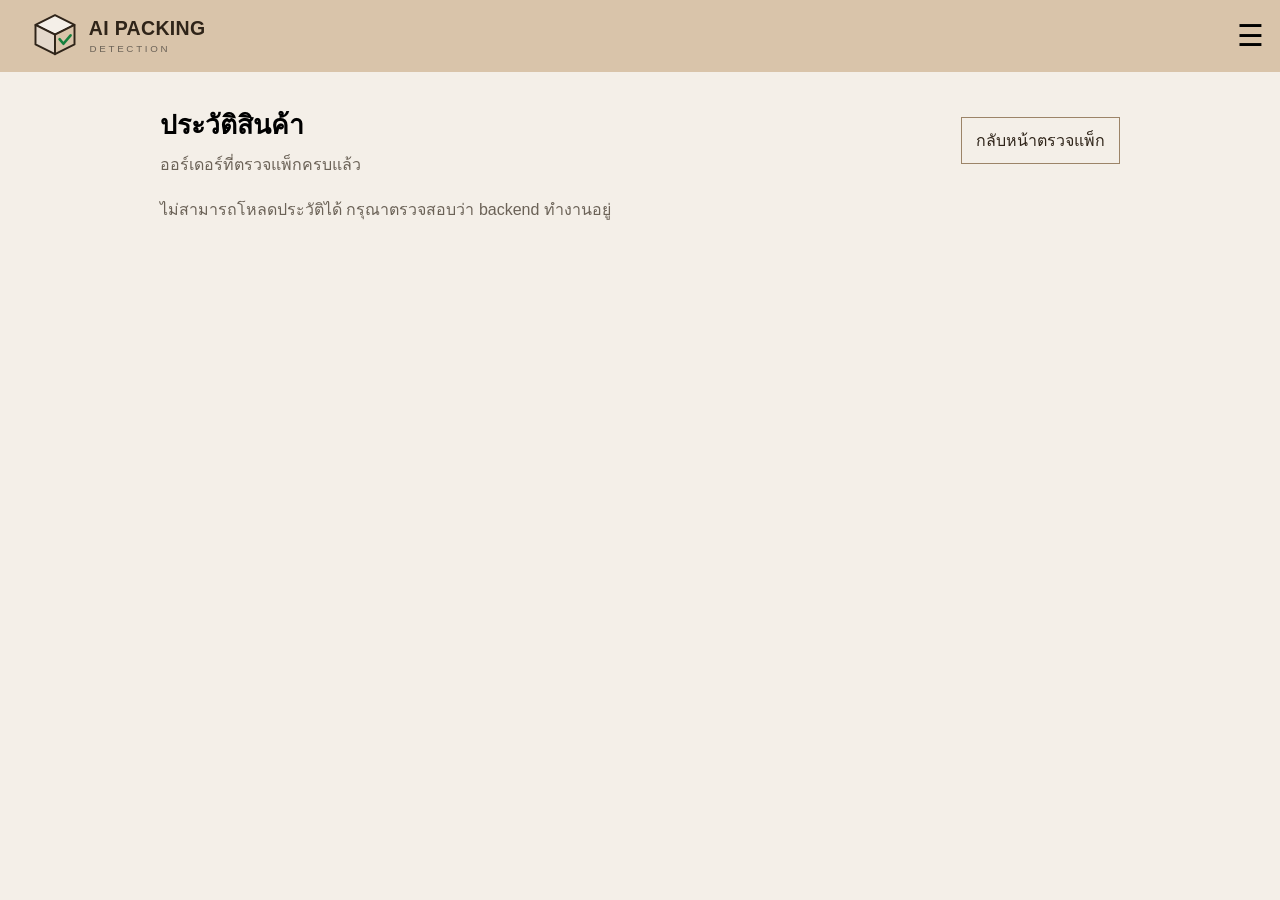
==== frontend/history.html @ 5acd6f7a "Update latest model" ====
<!DOCTYPE html>
<html lang="th">
<head>
    <meta charset="UTF-8">
    <meta name="viewport" content="width=device-width, initial-scale=1.0">
    <title>ประวัติสินค้า | AI Packing Detection</title>
    <link rel="stylesheet" href="css/style.css">
    <link rel="stylesheet" href="css/header.css">
    <link rel="stylesheet" href="css/history.css">
</head>
<body class="history-page">
    <header>
        <a class="logo" href="index.html" aria-label="กลับสู่หน้าตรวจแพ็กสินค้า"><img src="assets/logo.svg" alt="AI Packing Detection"></a>
        <button class="menu" id="menuButton" type="button" aria-expanded="false" aria-controls="menuPanel">☰</button>
        <nav class="menu-panel" id="menuPanel" aria-label="เมนูหลัก" hidden>
            <a href="history.html">ประวัติสินค้า</a>
        </nav>
    </header>
    <main class="history-content">
        <div class="history-heading">
            <div>
                <h1>ประวัติสินค้า</h1>
                <p>ออร์เดอร์ที่ตรวจแพ็กครบแล้ว</p>
            </div>
            <a class="back-link" href="index.html">กลับหน้าตรวจแพ็ก</a>
        </div>
        <p class="history-message" id="historyMessage" aria-live="polite">กำลังโหลดประวัติ...</p>
        <section class="history-list" id="historyList" aria-label="รายการออร์เดอร์ที่เสร็จสิ้น"></section>
    </main>
    <script src="js/config.js"></script>
    <script src="js/navigation.js"></script>
    <script src="js/history.js"></script>
</body>
</html>
---- frontend/css/style.css ----
*{

    margin:0;
    padding:0;
    box-sizing:border-box;

}

body{

    background:#F4EFE8;

    font-family:Arial;
    height:100dvh;
    overflow:hidden;
    display:flex;
    flex-direction:column;

}
---- frontend/css/header.css ----
header{

    height:72px;
    flex:0 0 72px;

    background:#D9C4AA;

    display:flex;

    justify-content:space-between;

    align-items:center;

    padding:12px 16px;
    position:relative;

}

    .logo img{

    height:52px;

}

    .menu{

    font-size:30px;

    cursor:pointer;
    border:0;
    background:transparent;
    line-height:1;

}

.menu-panel{

    position:absolute;
    z-index:10;
    top:calc(100% - 4px);
    right:16px;
    min-width:170px;
    padding:8px;
    border:1px solid #9C8468;
    background:#FFFDF9;
    box-shadow:0 6px 16px rgba(0, 0, 0, .16);

}

.menu-panel a{

    display:block;
    padding:10px 12px;
    color:#2F2419;
    text-decoration:none;

}

.menu-panel a:hover,
.menu-panel a:focus-visible{

    background:#EDE0D0;

}
---- frontend/css/history.css ----
.history-page {
    height: auto;
    min-height: 100dvh;
    overflow: auto;
    display: block;
}

.history-content {
    width: min(960px, calc(100% - 32px));
    margin: 32px auto;
}

.history-heading {
    display: flex;
    align-items: center;
    justify-content: space-between;
    gap: 16px;
    margin-bottom: 20px;
}

.history-heading h1 { font-size: 1.65rem; }

.history-heading p,
.history-message { margin-top: 6px; color: #6B6257; }

.back-link {
    padding: 10px 14px;
    border: 1px solid #9C8468;
    color: #2F2419;
    text-decoration: none;
}

.history-list { display: grid; gap: 12px; }

.history-card {
    padding: 16px;
    border: 1px solid #B8A48E;
    background: #E4D8CB;
}

.history-card-header {
    display: flex;
    justify-content: space-between;
    gap: 12px;
}

.history-card time { color: #6B6257; font-size: .9rem; }

.history-card ul {
    display: flex;
    flex-wrap: wrap;
    gap: 8px 18px;
    margin-top: 12px;
    list-style: none;
}

.history-card li { color: #15803D; }

@media (max-width: 600px) {
    .history-content { width: min(100% - 24px, 960px); margin: 20px auto; }
    .history-heading,
    .history-card-header { align-items: flex-start; flex-direction: column; }
}
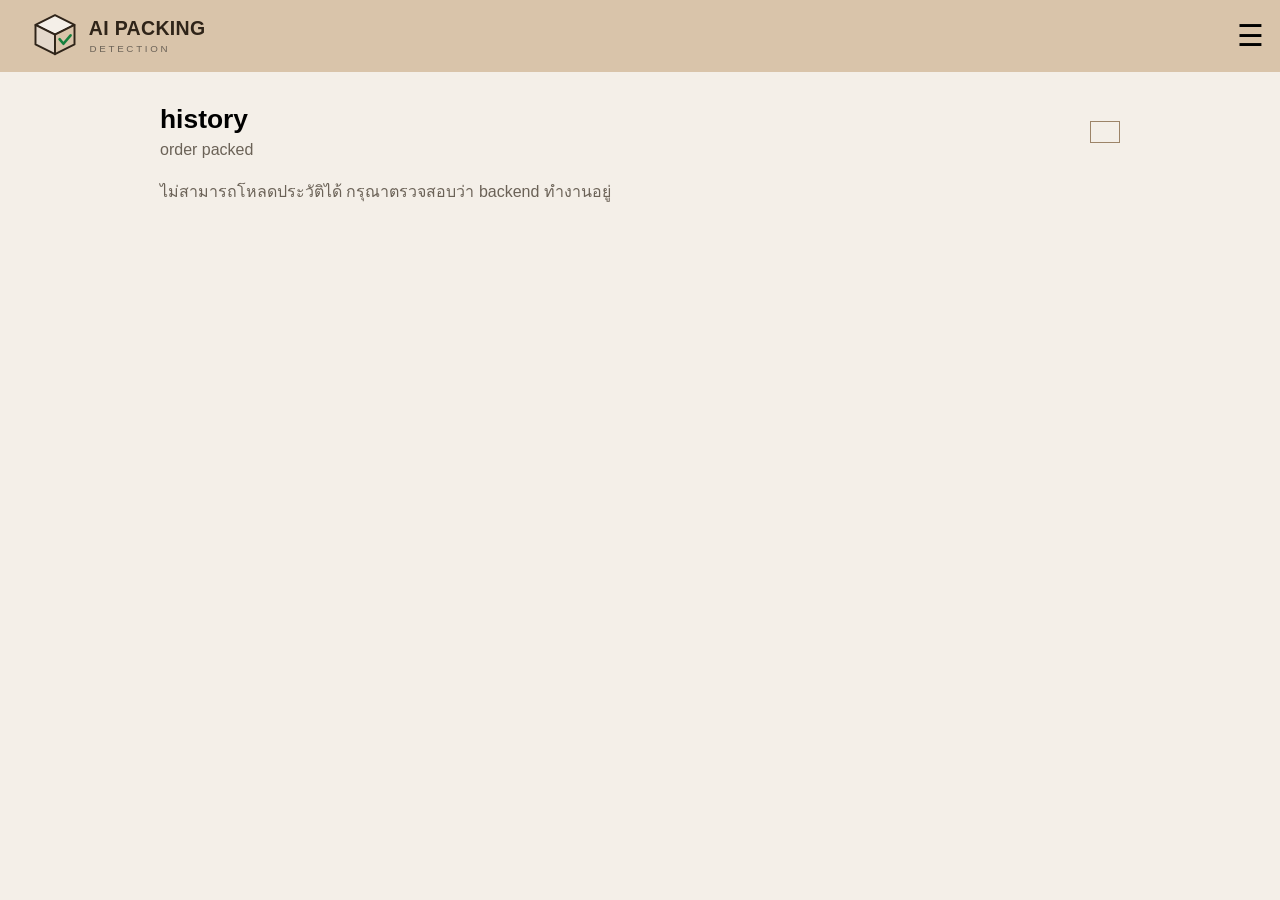
==== commit 83ee5c83: "Update history feature" ====
--- a/frontend/history.html
+++ b/frontend/history.html
@@ -3,29 +3,29 @@
 <head>
     <meta charset="UTF-8">
     <meta name="viewport" content="width=device-width, initial-scale=1.0">
-    <title>ประวัติสินค้า | AI Packing Detection</title>
+    <title>history | AI Packing Detection</title>
     <link rel="stylesheet" href="css/style.css">
     <link rel="stylesheet" href="css/header.css">
     <link rel="stylesheet" href="css/history.css">
 </head>
 <body class="history-page">
     <header>
-        <a class="logo" href="index.html" aria-label="กลับสู่หน้าตรวจแพ็กสินค้า"><img src="assets/logo.svg" alt="AI Packing Detection"></a>
+        <a class="logo" href="index.html" aria-label="back to home"><img src="assets/logo.svg" alt="AI Packing Detection"></a>
         <button class="menu" id="menuButton" type="button" aria-expanded="false" aria-controls="menuPanel">☰</button>
-        <nav class="menu-panel" id="menuPanel" aria-label="เมนูหลัก" hidden>
-            <a href="history.html">ประวัติสินค้า</a>
+        <nav class="menu-panel" id="menuPanel" aria-label="main menu" hidden>
+            <a href="history.html">history</a>
         </nav>
     </header>
     <main class="history-content">
         <div class="history-heading">
             <div>
-                <h1>ประวัติสินค้า</h1>
-                <p>ออร์เดอร์ที่ตรวจแพ็กครบแล้ว</p>
+                <h1>history</h1>
+                <p>order packed</p>
             </div>
-            <a class="back-link" href="index.html">กลับหน้าตรวจแพ็ก</a>
+            <a class="back-link" href="index.html" aria-label="back to home"></a>
         </div>
-        <p class="history-message" id="historyMessage" aria-live="polite">กำลังโหลดประวัติ...</p>
-        <section class="history-list" id="historyList" aria-label="รายการออร์เดอร์ที่เสร็จสิ้น"></section>
+        <p class="history-message" id="historyMessage" aria-live="polite">loading...</p>
+        <section class="history-list" id="historyList" aria-label="Completed orders"></section>
     </main>
     <script src="js/config.js"></script>
     <script src="js/navigation.js"></script>
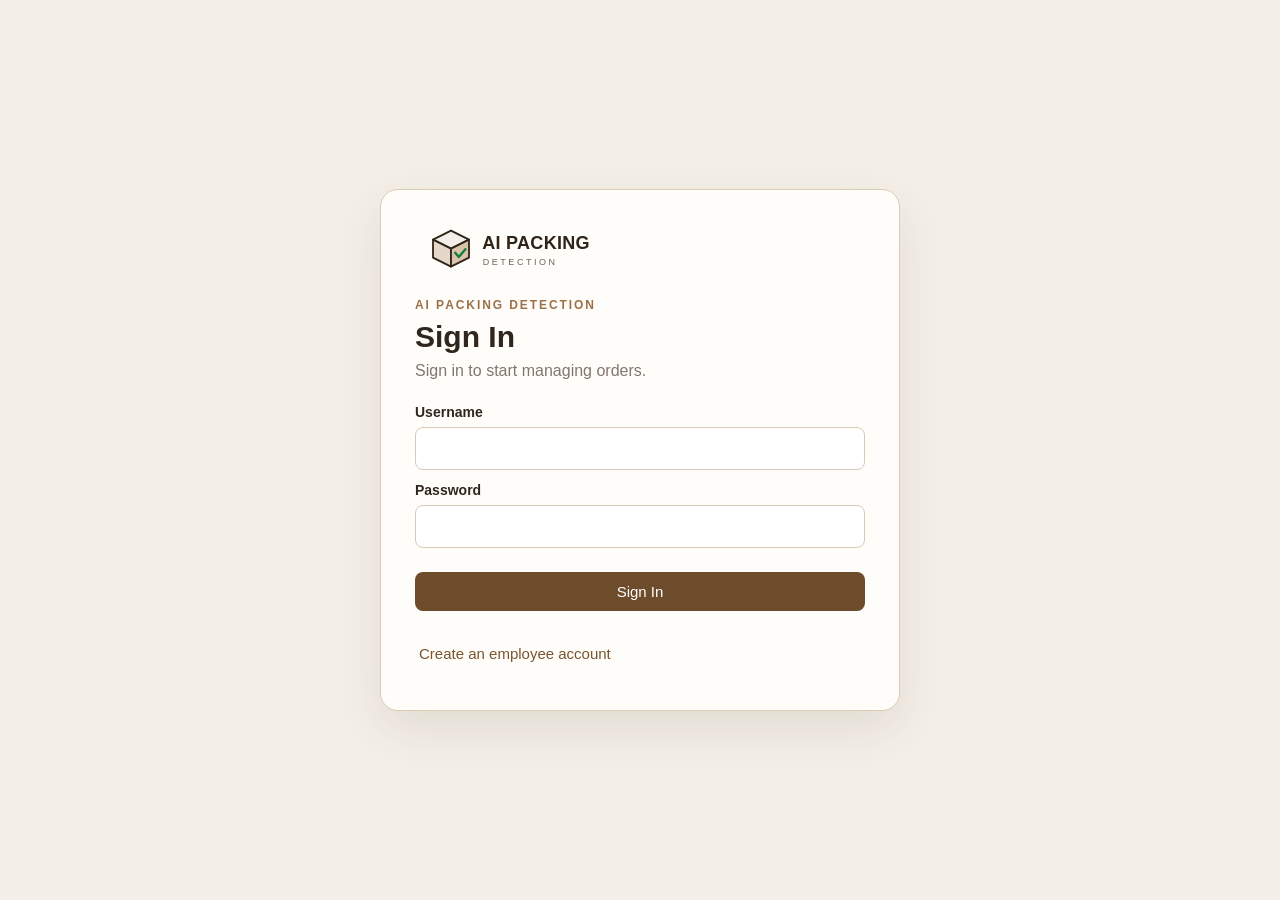
==== commit 5793e046: "Add employee authentication and admin tools" ====
--- a/frontend/history.html
+++ b/frontend/history.html
@@ -1,5 +1,5 @@
 <!DOCTYPE html>
-<html lang="th">
+<html lang="en">
 <head>
     <meta charset="UTF-8">
     <meta name="viewport" content="width=device-width, initial-scale=1.0">
@@ -14,20 +14,22 @@
         <button class="menu" id="menuButton" type="button" aria-expanded="false" aria-controls="menuPanel">☰</button>
         <nav class="menu-panel" id="menuPanel" aria-label="main menu" hidden>
             <a href="history.html">history</a>
+            <button id="historyLogout" type="button">Sign Out</button>
         </nav>
     </header>
     <main class="history-content">
         <div class="history-heading">
             <div>
                 <h1>history</h1>
-                <p>order packed</p>
+                <p>Orders packed</p>
             </div>
-            <a class="back-link" href="index.html" aria-label="back to home"></a>
+            <a class="back-link" href="index.html" aria-label="Back to home">Back</a>
         </div>
         <p class="history-message" id="historyMessage" aria-live="polite">loading...</p>
         <section class="history-list" id="historyList" aria-label="Completed orders"></section>
     </main>
     <script src="js/config.js"></script>
+    <script src="js/guard.js"></script>
     <script src="js/navigation.js"></script>
     <script src="js/history.js"></script>
 </body>
--- a/frontend/css/style.css
+++ b/frontend/css/style.css
@@ -4,6 +4,10 @@
     padding:0;
     box-sizing:border-box;
 
+}
+
+[hidden] {
+    display: none !important;
 }
 
 body{
@@ -17,3 +21,10 @@
     flex-direction:column;
 
 }
+
+.auth-view,.admin-view{position:fixed;inset:0;z-index:30;overflow:auto;background:#F4EFE8;padding:40px 20px;font-family:Arial,sans-serif;color:#30261d}
+.auth-view{display:grid;place-items:center}.auth-card{width:min(100%,520px);padding:34px;background:#fffdf9;border:1px solid #ddcbb5;border-radius:18px;box-shadow:0 18px 50px #513c241c}.auth-card>img{height:48px;margin-bottom:22px}.eyebrow{font-size:12px;letter-spacing:.16em;color:#9a7149;font-weight:700}.auth-card h1,.admin-heading h1{margin:8px 0;font-size:30px}.muted{color:#81776e;margin-bottom:24px}.auth-card label{display:flex;flex-direction:column;gap:7px;font-size:14px;font-weight:600;margin:12px 0}.auth-card input{width:100%;padding:12px;border:1px solid #d8c9b8;border-radius:8px;font-size:15px}.primary,.danger,.order-admin button{border:0;border-radius:8px;padding:11px 16px;cursor:pointer}.primary{background:#6d4c2c;color:white}.auth-card .primary{width:100%;margin-top:12px}.text-button{border:0;background:transparent;color:#78552f;padding:14px 4px;cursor:pointer}.form-message{min-height:20px;color:#a43628;font-size:14px}.form-grid{display:grid;grid-template-columns:1fr 1fr;gap:0 14px}.admin-view{position:relative;inset:auto;z-index:1;flex:1;padding:32px clamp(16px,4vw,56px);height:calc(100dvh - 72px)}.admin-heading{display:flex;justify-content:space-between;align-items:center;margin-bottom:24px}.stats{display:grid;grid-template-columns:repeat(3,1fr);gap:16px;margin-bottom:20px}.stats article,.admin-panel{background:#fffdf9;border:1px solid #e2d4c3;border-radius:12px;padding:18px}.stats b{display:block;font-size:30px;color:#684a2e}.stats span{color:#76695d}.admin-panel{margin-bottom:16px}.admin-panel h2{font-size:19px;margin-bottom:14px}.chart>div{display:flex;align-items:end;gap:16px;min-height:120px}.bar-wrap{display:flex;flex-direction:column;align-items:center;gap:5px}.bar-wrap i{display:block;width:25px;background:#b98c5b;border-radius:5px 5px 0 0}.bar-wrap small{font-size:11px}.table-wrap{overflow:auto}table{width:100%;border-collapse:collapse;font-size:14px}th,td{text-align:left;padding:10px;border-bottom:1px solid #eee3d8}.danger{background:#f5dfdc;color:#9e3228}.order-admin{display:flex;justify-content:space-between;align-items:center;padding:12px 0;border-top:1px solid #eee3d8}.order-admin p{margin-top:4px;color:#71675e}.order-admin button{margin-left:6px;background:#eee2d2;color:#45321e}#menuLogout{display:block;width:100%;padding:10px 12px;border:0;background:transparent;text-align:left;cursor:pointer}#menuLogout:hover{background:#EDE0D0}
+@media(max-width:650px){.form-grid,.stats{grid-template-columns:1fr}.admin-view{height:auto}.order-admin{align-items:flex-start;gap:8px;flex-direction:column}.auth-view{padding:18px}.auth-card{padding:24px}}
+
+.edit-dialog{width:min(620px,calc(100% - 28px));max-height:min(88dvh,780px);margin:auto;padding:0;border:1px solid #ddcbb5;border-radius:16px;background:#fffdf9;color:#30261d;box-shadow:0 24px 80px #21170f45}.edit-dialog::backdrop{background:#241b14a8;backdrop-filter:blur(3px)}.edit-dialog form{padding:24px}.dialog-heading{display:flex;justify-content:space-between;align-items:flex-start;margin-bottom:20px}.dialog-heading h2{margin-top:6px;font-size:24px}.dialog-close{border:0;background:transparent;font-size:28px;line-height:1;cursor:pointer;color:#6e6257}.dialog-current{margin:0 0 16px;color:#71675e}.dialog-fields{display:grid;grid-template-columns:1fr 1fr;gap:8px 14px}.dialog-fields label{display:flex;flex-direction:column;gap:6px;font-weight:600;font-size:14px}.dialog-fields input,.order-edit-row select,.edit-quantity{min-width:0;padding:10px;border:1px solid #d8c9b8;border-radius:7px;background:#fff;font:inherit}.dialog-actions{display:flex;justify-content:flex-end;gap:10px;margin-top:18px}.dialog-actions button,#addOrderItem,.remove-item,.quantity-control button{padding:10px 14px;border:1px solid #d7c6b2;border-radius:8px;background:#f5ede3;color:#443322;cursor:pointer}.dialog-actions .primary{border:0;background:#6d4c2c;color:white}.order-edit-row{display:grid;grid-template-columns:minmax(120px,1fr) 132px auto;align-items:center;gap:9px;margin:10px 0}.quantity-control{display:flex;align-items:center;gap:5px}.quantity-control button{width:34px;height:38px;padding:0;font-size:18px}.edit-quantity{width:54px;text-align:center;padding:8px}.remove-item{padding:9px 10px}.add-item{margin-top:10px}.edit-dialog .form-message{margin:10px 0 0}
+@media(max-width:520px){.dialog-fields{grid-template-columns:1fr}.order-edit-row{grid-template-columns:minmax(90px,1fr) auto}.remove-item{grid-column:2;justify-self:end}.edit-dialog form{padding:18px}}
--- a/frontend/css/history.css
+++ b/frontend/css/history.css
@@ -8,6 +8,12 @@
 .history-content {
     width: min(960px, calc(100% - 32px));
     margin: 32px auto;
+}
+
+#historyView {
+    min-height: 0;
+    flex: 1;
+    overflow: auto;
 }
 
 .history-heading {
